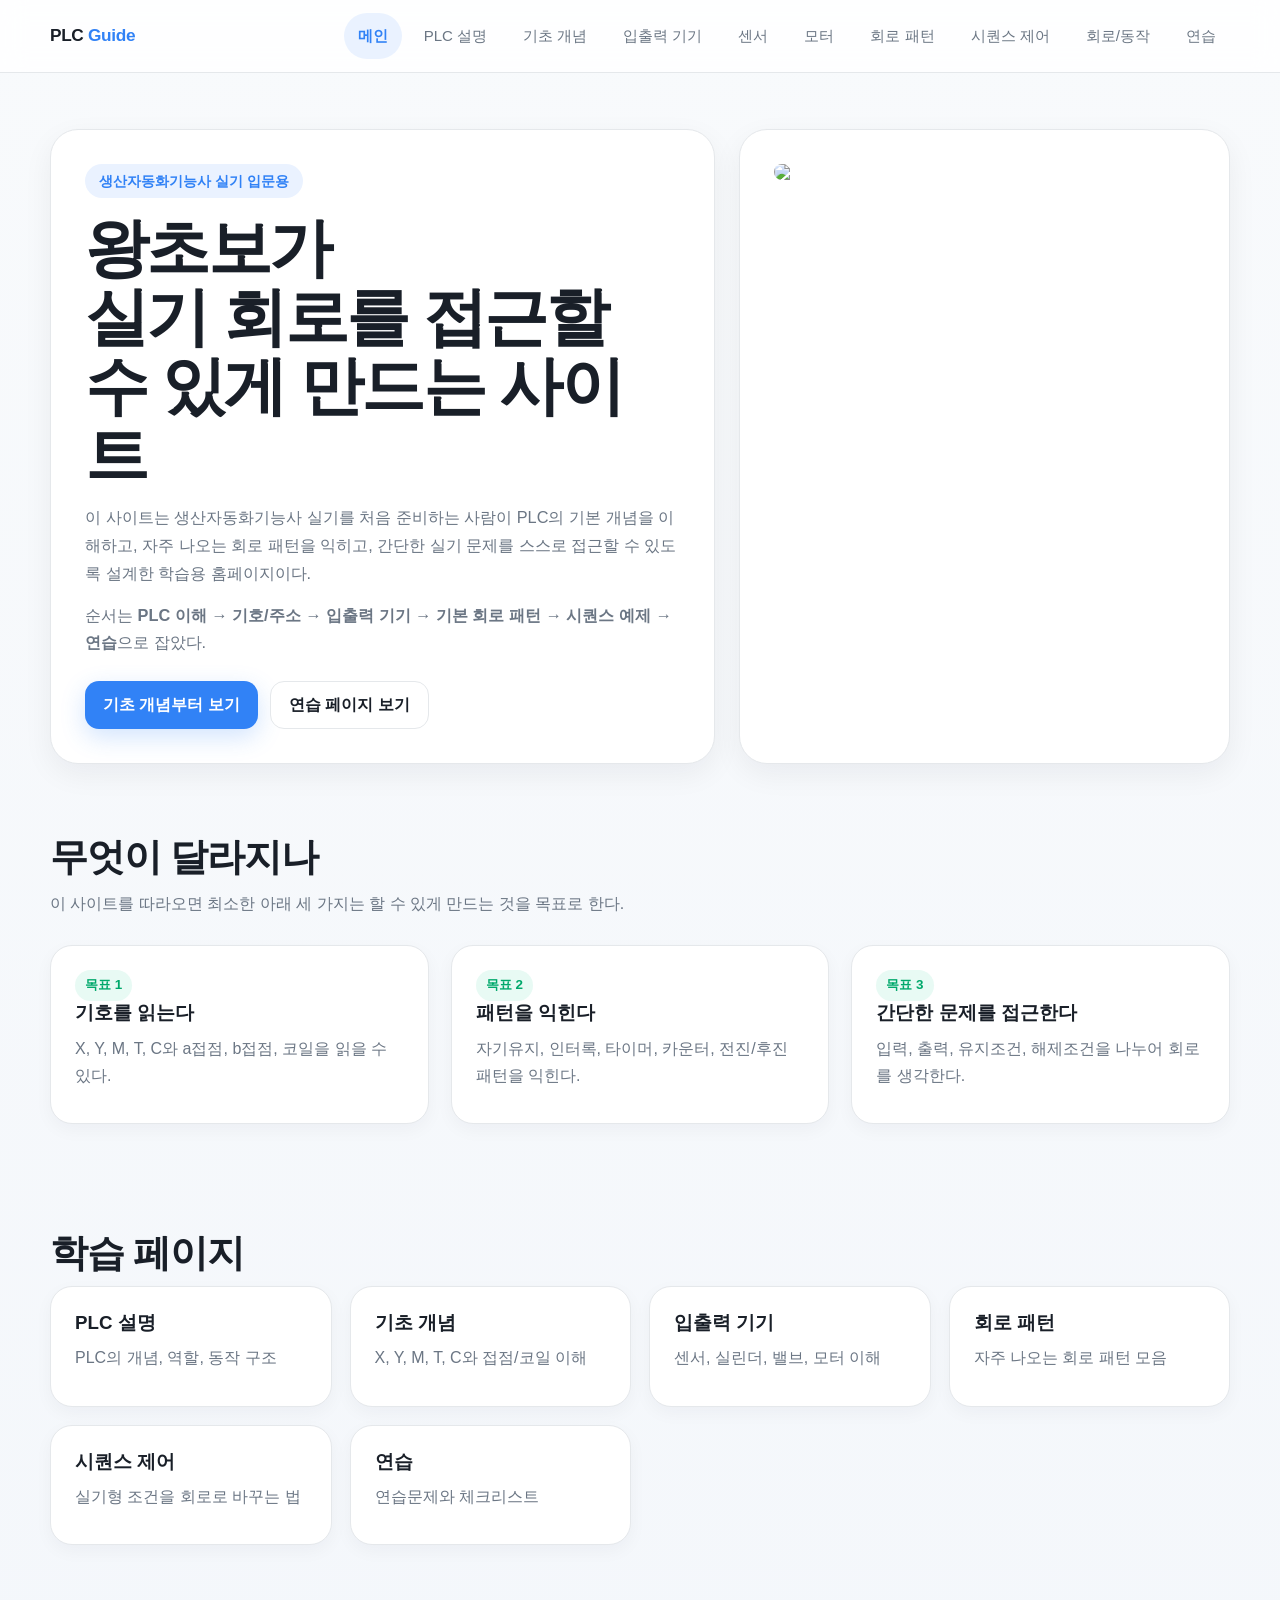
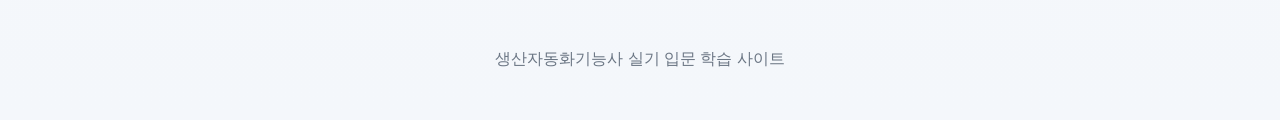
==== index.html @ 0543043f "Add files via upload" ====
<!DOCTYPE html>
<html lang="ko">
<head>
  <meta charset="UTF-8">
  <meta name="viewport" content="width=device-width, initial-scale=1.0">
  <title>생산자동화기능사 실기 입문 사이트</title>
  <link rel="stylesheet" href="styles.css">
</head>
<body>
  <header class="site-header">
    <nav class="nav">
      <div class="brand">PLC <span>Guide</span></div>
      <div class="nav-links">
  <a href="index.html" class="active">메인</a>
  <a href="plc.html">PLC 설명</a>
  <a href="basic.html">기초 개념</a>
  <a href="devices.html">입출력 기기</a>
  <a href="sensors.html">센서</a>
  <a href="motors.html">모터</a>
  <a href="patterns.html">회로 패턴</a>
  <a href="sequence.html">시퀀스 제어</a>
  <a href="ladder.html">회로/동작</a>
  <a href="practice.html">연습</a>
</div>
    </nav>
  </header>
  <main>

    <section class="hero">
      <div class="container hero-grid">
        <div class="hero-panel">
          <div class="badge">생산자동화기능사 실기 입문용</div>
          <h1>왕초보가<br>실기 회로를 접근할 수 있게 만드는 사이트</h1>
          <p>이 사이트는 생산자동화기능사 실기를 처음 준비하는 사람이 PLC의 기본 개념을 이해하고, 자주 나오는 회로 패턴을 익히고, 간단한 실기 문제를 스스로 접근할 수 있도록 설계한 학습용 홈페이지이다.</p>
          <p>순서는 <strong>PLC 이해 → 기호/주소 → 입출력 기기 → 기본 회로 패턴 → 시퀀스 예제 → 연습</strong>으로 잡았다.</p>
          <div class="hero-actions">
            <a href="basic.html" class="button primary">기초 개념부터 보기</a>
            <a href="practice.html" class="button secondary">연습 페이지 보기</a>
          </div>
        </div>
        <div class="hero-panel">
           <img src="C:\Users\USER\Desktop\폴리텍\AI\HTML\사진\PLC.png">
          </div>
          
        </div>
      </div>
    </section>
    <section class="section">
      <div class="container">
        <h2 class="section-title">무엇이 달라지나</h2>
        <p class="section-desc">이 사이트를 따라오면 최소한 아래 세 가지는 할 수 있게 만드는 것을 목표로 한다.</p>
        <div class="grid-3">
          <div class="card"><span class="status-good">목표 1</span><h3>기호를 읽는다</h3><p>X, Y, M, T, C와 a접점, b접점, 코일을 읽을 수 있다.</p></div>
          <div class="card"><span class="status-good">목표 2</span><h3>패턴을 익힌다</h3><p>자기유지, 인터록, 타이머, 카운터, 전진/후진 패턴을 익힌다.</p></div>
          <div class="card"><span class="status-good">목표 3</span><h3>간단한 문제를 접근한다</h3><p>입력, 출력, 유지조건, 해제조건을 나누어 회로를 생각한다.</p></div>
        </div>
      </div>
    </section>
    <section class="section">
      <div class="container">
        <h2 class="section-title">학습 페이지</h2>
        <div class="grid-4">
          <a href="plc.html" class="feature-card"><h3>PLC 설명</h3><p>PLC의 개념, 역할, 동작 구조</p></a>
          <a href="basic.html" class="feature-card"><h3>기초 개념</h3><p>X, Y, M, T, C와 접점/코일 이해</p></a>
          <a href="devices.html" class="feature-card"><h3>입출력 기기</h3><p>센서, 실린더, 밸브, 모터 이해</p></a>
          <a href="patterns.html" class="feature-card"><h3>회로 패턴</h3><p>자주 나오는 회로 패턴 모음</p></a>
          <a href="sequence.html" class="feature-card"><h3>시퀀스 제어</h3><p>실기형 조건을 회로로 바꾸는 법</p></a>
          <a href="practice.html" class="feature-card"><h3>연습</h3><p>연습문제와 체크리스트</p></a>
        </div>
      </div>
    </section>

  </main>
  <footer class="footer">
    <div class="container">생산자동화기능사 실기 입문 학습 사이트</div>
  </footer>
</body>
</html>
---- styles.css ----
:root {
  --bg:#f6f8fb; --bg-soft:#eef3f8; --surface:#fff; --surface-2:#f9fbfd;
  --text:#191f28; --muted:#6b7684; --line:#e5e8eb;
  --primary:#3182f6; --primary-soft:#eaf2ff; --success:#00a86b; --danger:#e85555;
  --shadow:0 10px 30px rgba(15,23,42,.06); --shadow-soft:0 6px 18px rgba(15,23,42,.04);
  --radius-xl:28px; --radius-lg:22px; --max:1180px;
}
*{box-sizing:border-box}
html{scroll-behavior:smooth}
body{margin:0;font-family:"Segoe UI","Malgun Gothic",sans-serif;background:linear-gradient(180deg,#f8fafc 0%,#f4f7fb 100%);color:var(--text);line-height:1.7}
a{text-decoration:none;color:inherit}
img,video{display:block;max-width:100%;border-radius:18px}
.container{width:min(100% - 32px,var(--max));margin:0 auto}
.site-header{position:sticky;top:0;z-index:100;background:rgba(255,255,255,.82);backdrop-filter:blur(12px);border-bottom:1px solid var(--line)}
.nav{width:min(100% - 32px,var(--max));min-height:72px;margin:0 auto;display:flex;align-items:center;justify-content:space-between;gap:20px}
.brand{font-size:1.08rem;font-weight:800;letter-spacing:-.02em}.brand span{color:var(--primary)}
.nav-links{display:flex;flex-wrap:wrap;gap:8px;justify-content:flex-end}
.nav-links a{padding:10px 14px;border-radius:999px;color:var(--muted);font-size:.94rem;transition:.2s ease}
.nav-links a:hover{background:var(--bg-soft);color:var(--text)} .nav-links a.active{background:var(--primary-soft);color:var(--primary);font-weight:700}
.hero{padding:56px 0 36px}.page-hero{padding:44px 0 22px}.section{padding:34px 0 72px}
.hero-grid{display:grid;grid-template-columns:1.15fr .85fr;gap:24px;align-items:stretch}
.hero-panel,.page-hero-box,.card,.feature-card,.symbol-card,.practice-card{background:var(--surface);border:1px solid var(--line);border-radius:var(--radius-xl);box-shadow:var(--shadow)}
.hero-panel,.page-hero-box{padding:34px}
.badge{display:inline-flex;align-items:center;min-height:34px;padding:0 14px;border-radius:999px;background:var(--primary-soft);color:var(--primary);font-size:.9rem;font-weight:700}
.hero h1,.page-hero h1{margin:16px 0 14px;font-size:clamp(2.2rem,5vw,4rem);line-height:1.08;letter-spacing:-.04em}
.hero p,.page-hero p{margin:0 0 14px;color:var(--muted);font-size:1.02rem}
.hero-actions{display:flex;flex-wrap:wrap;gap:12px;margin-top:24px}
.button{min-height:48px;padding:0 18px;display:inline-flex;align-items:center;justify-content:center;border-radius:14px;font-weight:700;transition:.2s ease}
.button.primary{background:var(--primary);color:#fff;box-shadow:0 8px 24px rgba(49,130,246,.22)} .button.primary:hover{transform:translateY(-2px)}
.button.secondary{background:#fff;border:1px solid var(--line);color:var(--text)}
.section-title{margin:0 0 10px;font-size:clamp(1.7rem,3vw,2.6rem);line-height:1.2;letter-spacing:-.03em}
.section-desc{margin:0 0 28px;color:var(--muted)}
.grid-2{display:grid;grid-template-columns:1fr 1fr;gap:22px}.grid-3{display:grid;grid-template-columns:repeat(3,1fr);gap:22px}.grid-4{display:grid;grid-template-columns:repeat(4,1fr);gap:18px}.info-grid{display:grid;grid-template-columns:repeat(3,1fr);gap:22px}
.card,.symbol-card,.practice-card,.feature-card{padding:24px;border-radius:var(--radius-lg);box-shadow:var(--shadow-soft)}
.card h2,.card h3,.feature-card h3,.symbol-card h3,.practice-card h3{margin:0 0 10px;line-height:1.25}
.card p,.feature-card p,.symbol-card p,.practice-card p{margin:0 0 10px;color:var(--muted)}
.card-tag{display:inline-block;margin-bottom:14px;padding:6px 12px;border-radius:999px;background:#f2f6fc;color:var(--primary);font-size:.84rem;font-weight:700}
.list{margin:12px 0 0;padding-left:18px;color:var(--muted)} .list li{margin-bottom:8px}
.feature-card{display:block;transition:.2s ease}.feature-card:hover{transform:translateY(-4px);box-shadow:0 18px 34px rgba(15,23,42,.08)}
.media-photo{width:100%;height:260px;object-fit:contain;object-position:center;margin-bottom:14px;border:1px solid var(--line);background:#f8fafc;padding:10px}
.media-video{width:100%;margin:14px 0 8px;border:1px solid var(--line);background:#000;min-height:220px}
.media-note{margin:0;color:var(--muted);font-size:.92rem}
.media-placeholder{width:100%;min-height:240px;border:1px dashed #c9d4e2;background:linear-gradient(180deg,#fbfcfe 0%,#f4f7fb 100%);color:var(--muted);border-radius:18px;display:grid;place-items:center;text-align:center;padding:18px;font-size:.95rem;margin-bottom:14px}
.media-placeholder.small{min-height:180px}
.flow{display:grid;grid-template-columns:repeat(5,1fr);gap:12px;align-items:center}.flow-box{min-height:88px;border-radius:18px;border:1px solid var(--line);background:var(--surface-2);display:grid;place-items:center;text-align:center;padding:14px;font-weight:700}.flow-arrow{text-align:center;color:var(--primary);font-size:1.4rem;font-weight:900}
.compare-wrap{overflow-x:auto;border:1px solid var(--line);border-radius:20px;box-shadow:var(--shadow-soft);background:#fff}
table{width:100%;border-collapse:collapse} th,td{padding:15px 14px;border-bottom:1px solid var(--line);text-align:left;vertical-align:top;font-size:.96rem} th{background:#f8fbff;color:var(--text)} td{color:var(--muted)}
.symbol-mark{display:inline-flex;align-items:center;justify-content:center;min-width:72px;min-height:44px;padding:0 12px;border-radius:12px;background:#f2f6fc;color:var(--primary);font-weight:800;font-size:1rem;margin-bottom:14px}
.code-chip,.status-good,.status-bad{display:inline-block;padding:4px 10px;border-radius:999px;font-size:.84rem;font-weight:700}
.code-chip{background:#eef3f8;color:var(--text);margin-right:8px;margin-bottom:8px}
.example-box,.answer-box{background:#f8fbff;border:1px solid var(--line);border-radius:18px;padding:20px}
.answer-box{margin-top:16px;padding:16px;border-radius:14px;color:var(--muted)}
.mini-ladder,.ladder-box{background:#0f172a;color:#e5eefc;border-radius:22px;padding:22px;overflow-x:auto}
.mini-ladder pre,.ladder-box pre{margin:0;white-space:pre;line-height:1.65;font-family:Consolas,"Courier New",monospace;font-size:.98rem}
.steps{margin:0;padding-left:20px;color:var(--muted)} .steps li{margin-bottom:10px}
.status-good{background:#e8faf4;color:var(--success)} .status-bad{background:#fff2f2;color:var(--danger)}
.footer{padding:28px 0 48px;text-align:center;color:var(--muted)}
@media (max-width:1100px){.hero-grid,.grid-2,.grid-3,.grid-4,.info-grid{grid-template-columns:1fr 1fr}.flow{grid-template-columns:1fr}.flow-arrow{transform:rotate(90deg)}}
@media (max-width:760px){.nav{flex-direction:column;align-items:flex-start;padding:12px 0}.nav-links{width:100%;justify-content:flex-start}.hero-grid,.grid-2,.grid-3,.grid-4,.info-grid{grid-template-columns:1fr}.hero-panel,.page-hero-box,.card,.feature-card,.symbol-card,.practice-card{padding:22px}}
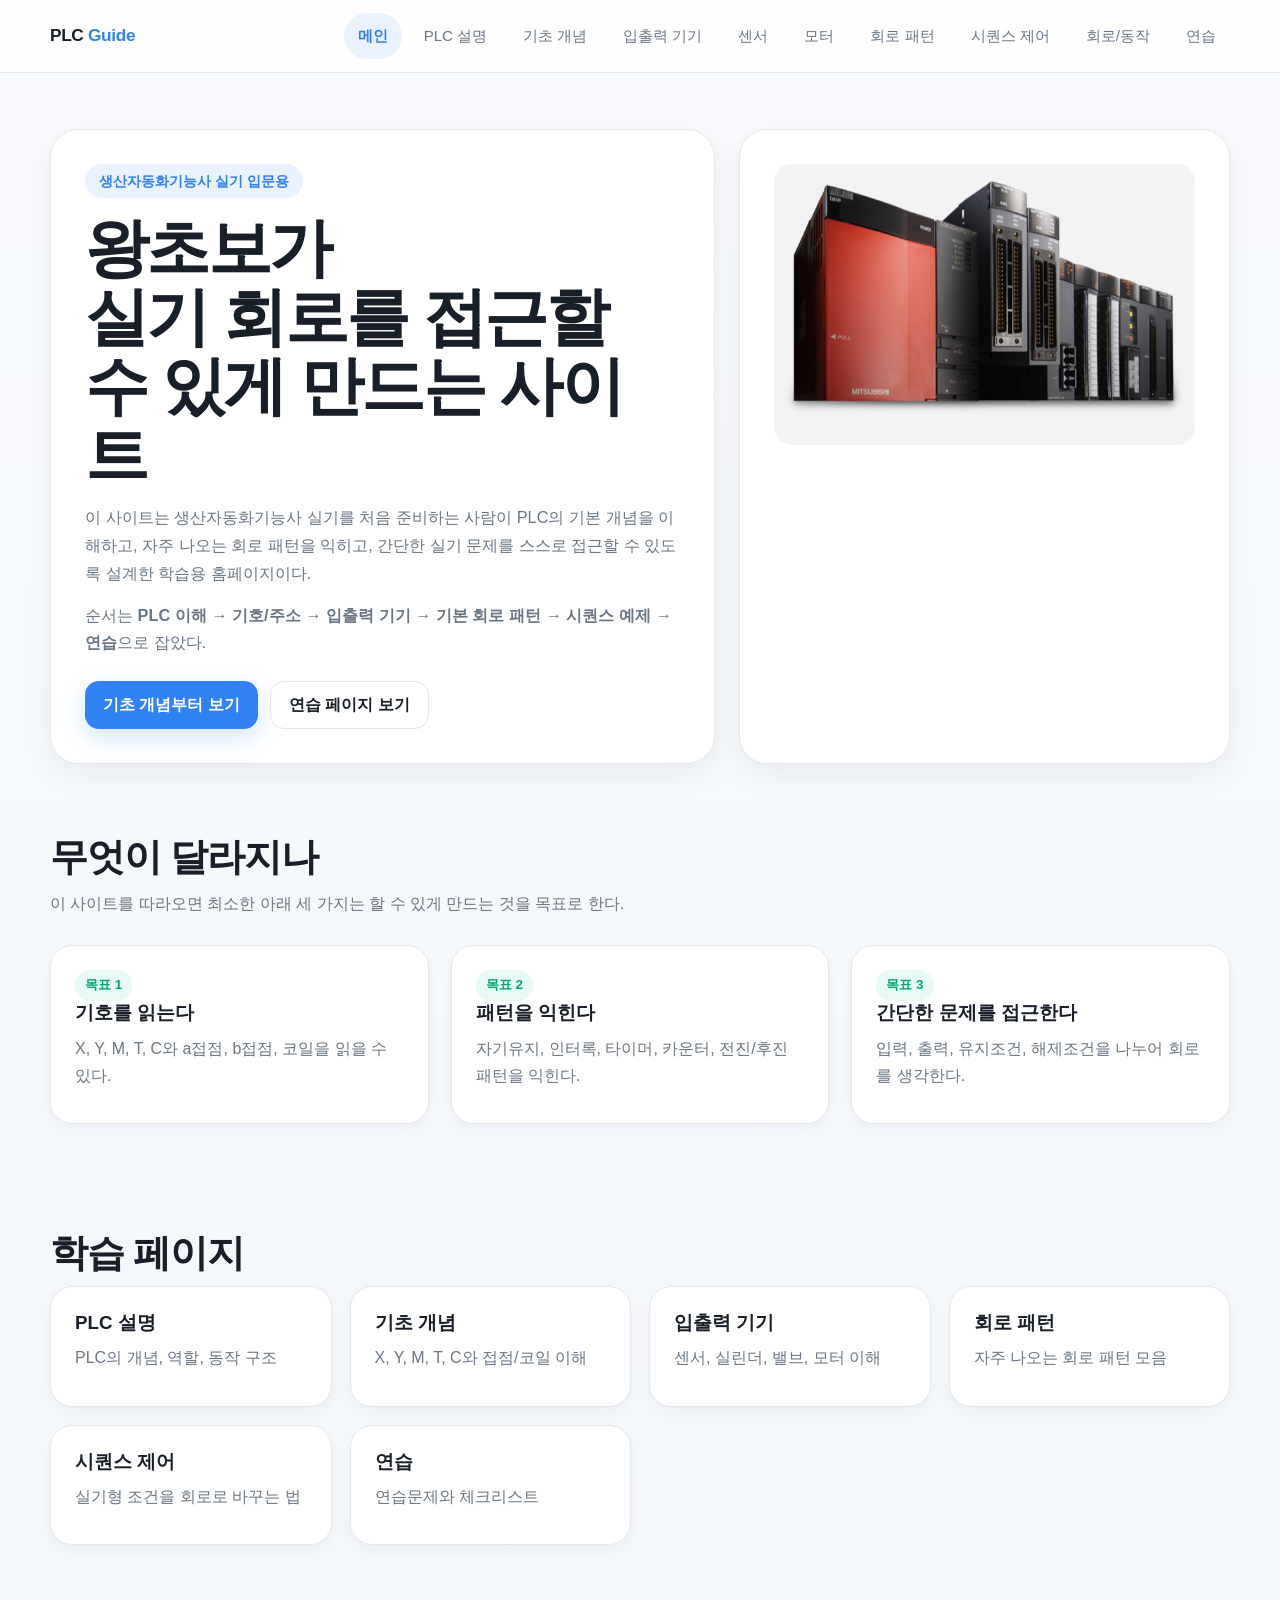
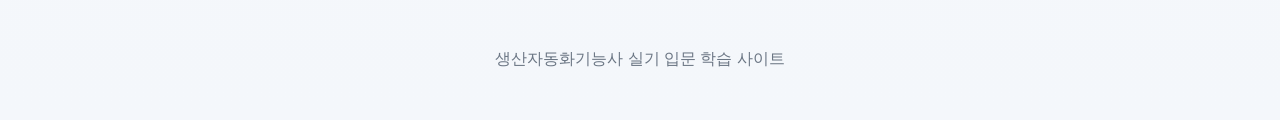
==== commit 0c9f7222: "Add files via upload" ====
--- a/index.html
+++ b/index.html
@@ -39,7 +39,7 @@
           </div>
         </div>
         <div class="hero-panel">
-           <img src="C:\Users\USER\Desktop\폴리텍\AI\HTML\사진\PLC.png">
+           <img src="사진\PLC.png">
           </div>
           
         </div>
